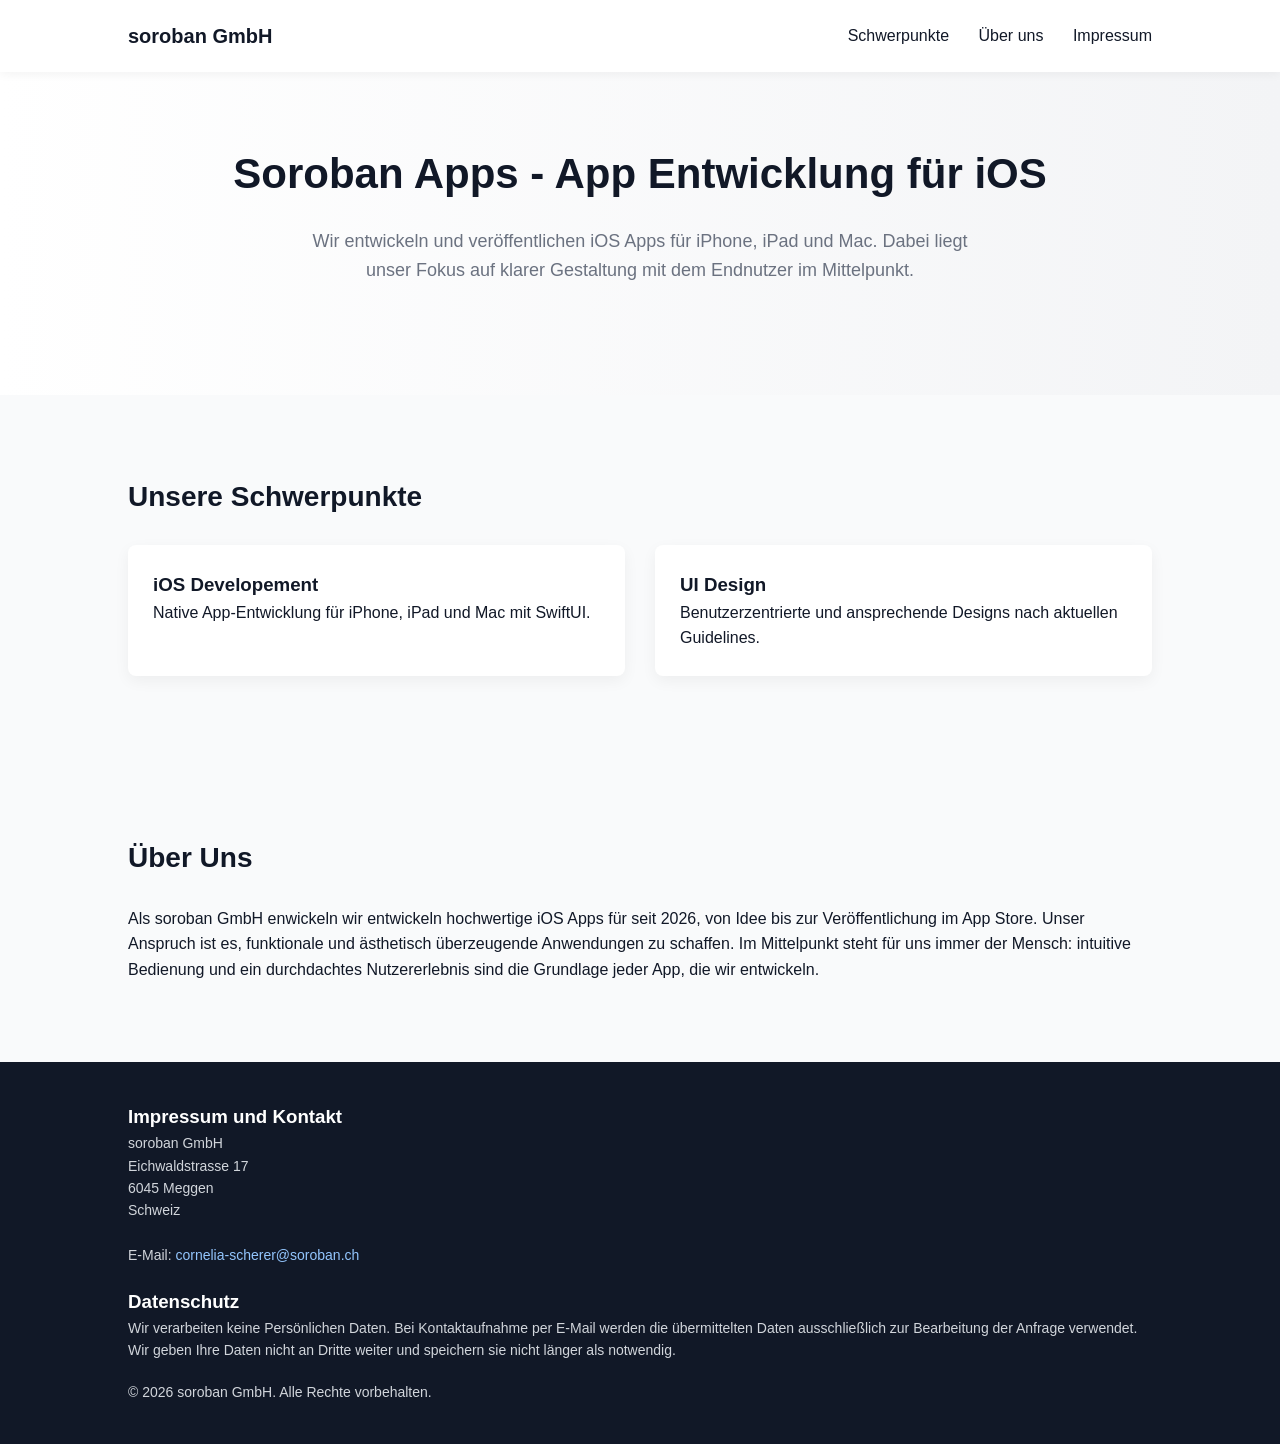
==== index.html @ e2c2e325 "init" ====
<!DOCTYPE html>
<html lang="de">
<head>
<meta charset="UTF-8">
<meta name="viewport" content="width=device-width, initial-scale=1.0">
<title>soroban GmbH</title>
<meta name="description" content="soroban GmbH – Entwicklung iOS Apps ">
<link rel="stylesheet" href="styles/styles-home.css">

</head>
<body>

<header>
    <div class="logo">soroban GmbH</div>
    <nav>
        <a href="#schwerpunkte">Schwerpunkte</a>
        <a href="#ueber">Über uns</a>
        <a href="#impressum">Impressum</a>
    </nav>
</header>

<section class="hero">
    <h1>Soroban Apps - App Entwicklung für iOS</h1>
    <p>Wir entwickeln und veröffentlichen iOS Apps für iPhone, iPad und Mac. Dabei liegt unser Fokus auf klarer Gestaltung mit dem Endnutzer im Mittelpunkt.
</p>
</section>

<section id="schwerpunkte">
    <h2>Unsere Schwerpunkte</h2>
    <div class="services">
        <div class="card">
            <h3>iOS Developement</h3>
            <p>Native App-Entwicklung für iPhone, iPad und Mac mit SwiftUI.</p>
        </div>
        <div class="card">
            <h3>UI Design</h3>
            <p>Benutzerzentrierte und ansprechende Designs nach aktuellen Guidelines.</p>
        </div>
    </div>
</section>

<section id="ueber">
    <h2>Über Uns</h2>
    <p>
        Als soroban GmbH enwickeln wir entwickeln hochwertige  iOS Apps für seit 2026, von Idee bis zur Veröffentlichung im App Store. Unser Anspruch ist es, funktionale und ästhetisch überzeugende Anwendungen zu schaffen. Im Mittelpunkt steht für uns immer der Mensch: intuitive Bedienung und ein durchdachtes  Nutzererlebnis sind die Grundlage jeder App, die wir entwickeln.
    </p>
</section>

<footer>
    <div id="impressum">
        <h3>Impressum und Kontakt</h3>
        <p class="small">
        soroban GmbH<br>
        Eichwaldstrasse 17<br>
        6045 Meggen<br>
        Schweiz<br><br>
        E-Mail: <a href="mailto:Cornelia-Scherer@soroban.ch">cornelia-scherer@soroban.ch</a>
        </p>
    </div>

    <div style="margin-top:20px;">
        <h3>Datenschutz</h3>
        <p class="small">
        Wir verarbeiten keine Persönlichen Daten. 
        Bei Kontaktaufnahme per E-Mail werden die übermittelten Daten ausschließlich zur Bearbeitung der Anfrage verwendet. Wir geben Ihre Daten nicht an Dritte weiter und speichern sie nicht länger als notwendig.
        </p>
    </div>

    <div style="margin-top:20px;" class="small">
        © 2026<span id="year"></span> soroban GmbH. Alle Rechte vorbehalten.
    </div>
</footer>

</body>
</html>
---- styles/styles-home.css ----
/* Dieses Stylesheet wurde mithilfe der KI ChatGPT generiert indem das index.html file als Input gegeben wurde*/

:root {
    --primary: #111827;
    --accent: #2563eb;
    --light: #f9fafb;
    --gray: #6b7280;
}

* {
    margin: 0;
    padding: 0;
    box-sizing: border-box;
    font-family: -apple-system, BlinkMacSystemFont, "Segoe UI", Roboto, sans-serif;
}

body {
    background: var(--light);
    color: var(--primary);
    line-height: 1.6;
}

header {
    background: white;
    padding: 20px 10%;
    display: flex;
    justify-content: space-between;
    align-items: center;
    box-shadow: 0 2px 10px rgba(0,0,0,0.05);
    position: fixed;
    width: 100%;
    top: 0;
    z-index: 1000;
}

.logo {
    font-weight: 700;
    font-size: 20px;
}

nav a {
    margin-left: 25px;
    text-decoration: none;
    color: var(--primary);
    font-weight: 500;
}

nav a:hover {
    color: var(--accent);
}

.hero {
    padding: 140px 10% 80px;
    text-align: center;
    background: linear-gradient(to right, #ffffff, #f3f4f6);
}

.hero h1 {
    font-size: 42px;
    margin-bottom: 20px;
}

.hero p {
    font-size: 18px;
    color: var(--gray);
    max-width: 700px;
    margin: 0 auto 30px;
}

section {
    padding: 80px 10%;
}

section h2 {
    margin-bottom: 25px;
    font-size: 28px;
}

.services {
    display: grid;
    grid-template-columns: repeat(auto-fit, minmax(250px, 1fr));
    gap: 30px;
}

.card {
    background: white;
    padding: 25px;
    border-radius: 8px;
    box-shadow: 0 5px 15px rgba(0,0,0,0.05);
}

footer {
    background: var(--primary);
    color: white;
    padding: 40px 10%;
}

footer a {
    color: #93c5fd;
    text-decoration: none;
}

.small {
    font-size: 14px;
    color: #d1d5db;
}
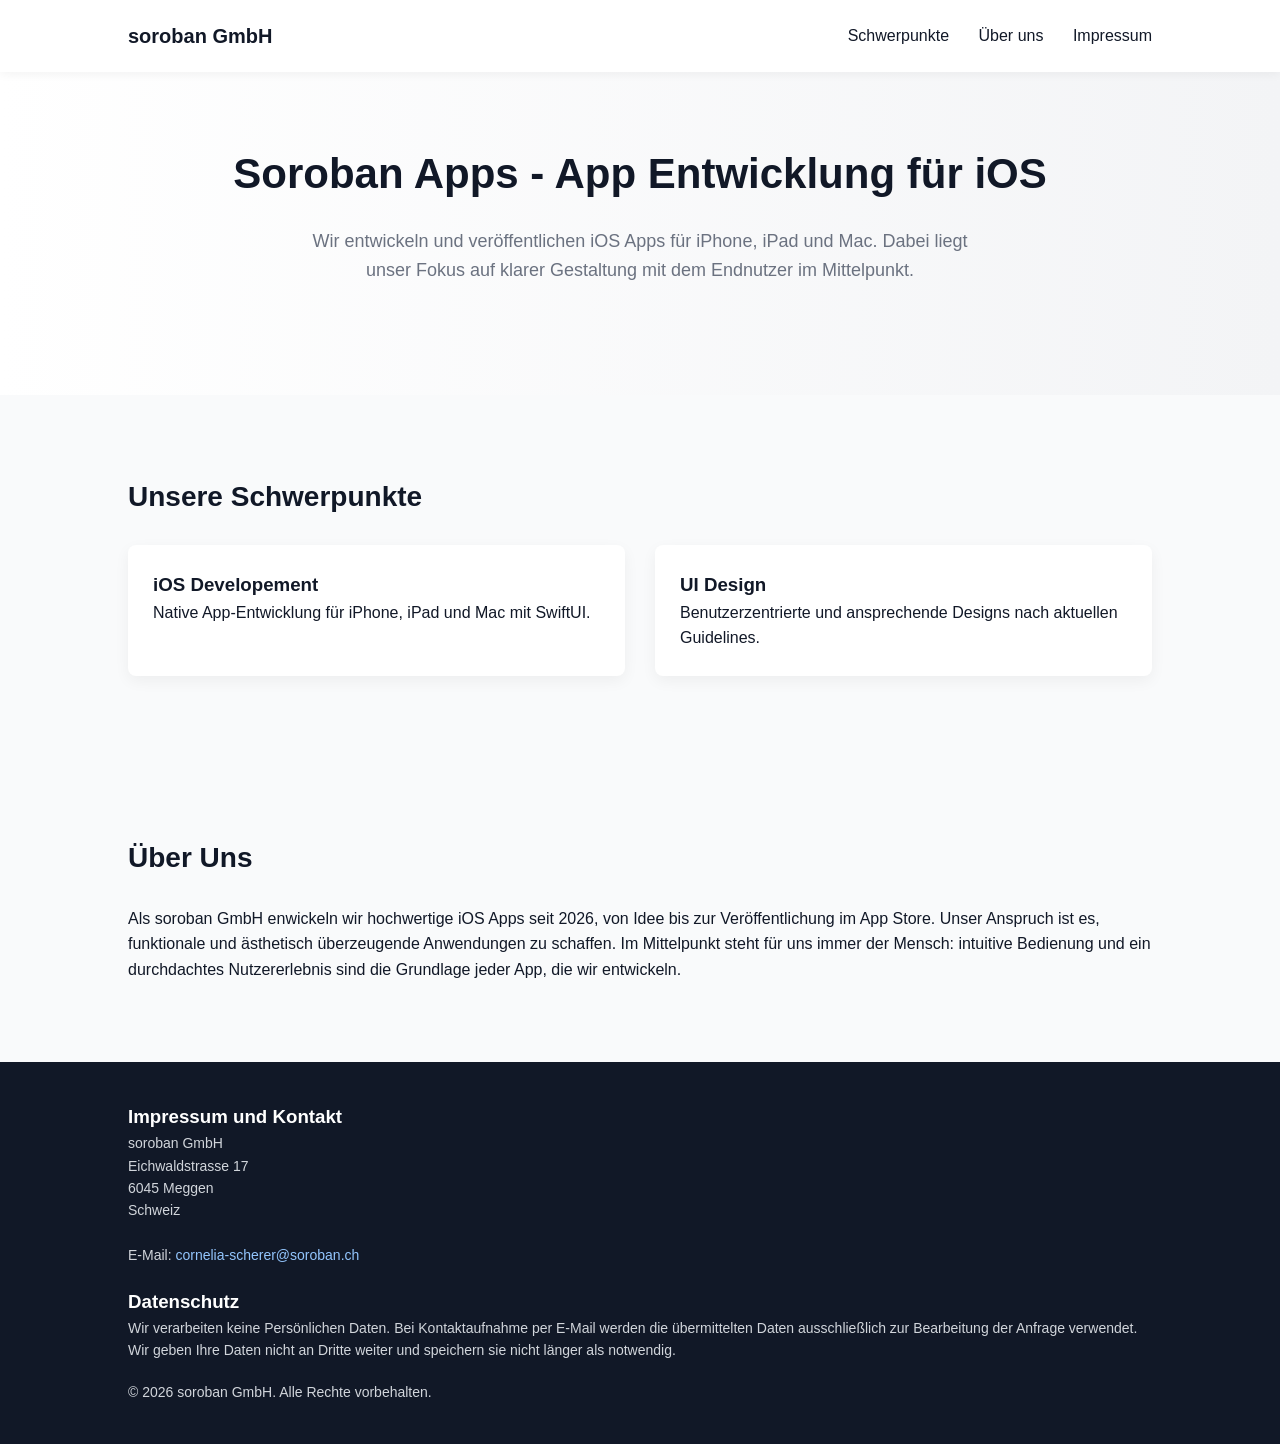
==== commit 2d203f35: "Tyop" ====
--- a/index.html
+++ b/index.html
@@ -42,7 +42,7 @@
 <section id="ueber">
     <h2>Über Uns</h2>
     <p>
-        Als soroban GmbH enwickeln wir entwickeln hochwertige  iOS Apps für seit 2026, von Idee bis zur Veröffentlichung im App Store. Unser Anspruch ist es, funktionale und ästhetisch überzeugende Anwendungen zu schaffen. Im Mittelpunkt steht für uns immer der Mensch: intuitive Bedienung und ein durchdachtes  Nutzererlebnis sind die Grundlage jeder App, die wir entwickeln.
+        Als soroban GmbH enwickeln wir hochwertige  iOS Apps seit 2026, von Idee bis zur Veröffentlichung im App Store. Unser Anspruch ist es, funktionale und ästhetisch überzeugende Anwendungen zu schaffen. Im Mittelpunkt steht für uns immer der Mensch: intuitive Bedienung und ein durchdachtes  Nutzererlebnis sind die Grundlage jeder App, die wir entwickeln.
     </p>
 </section>
 
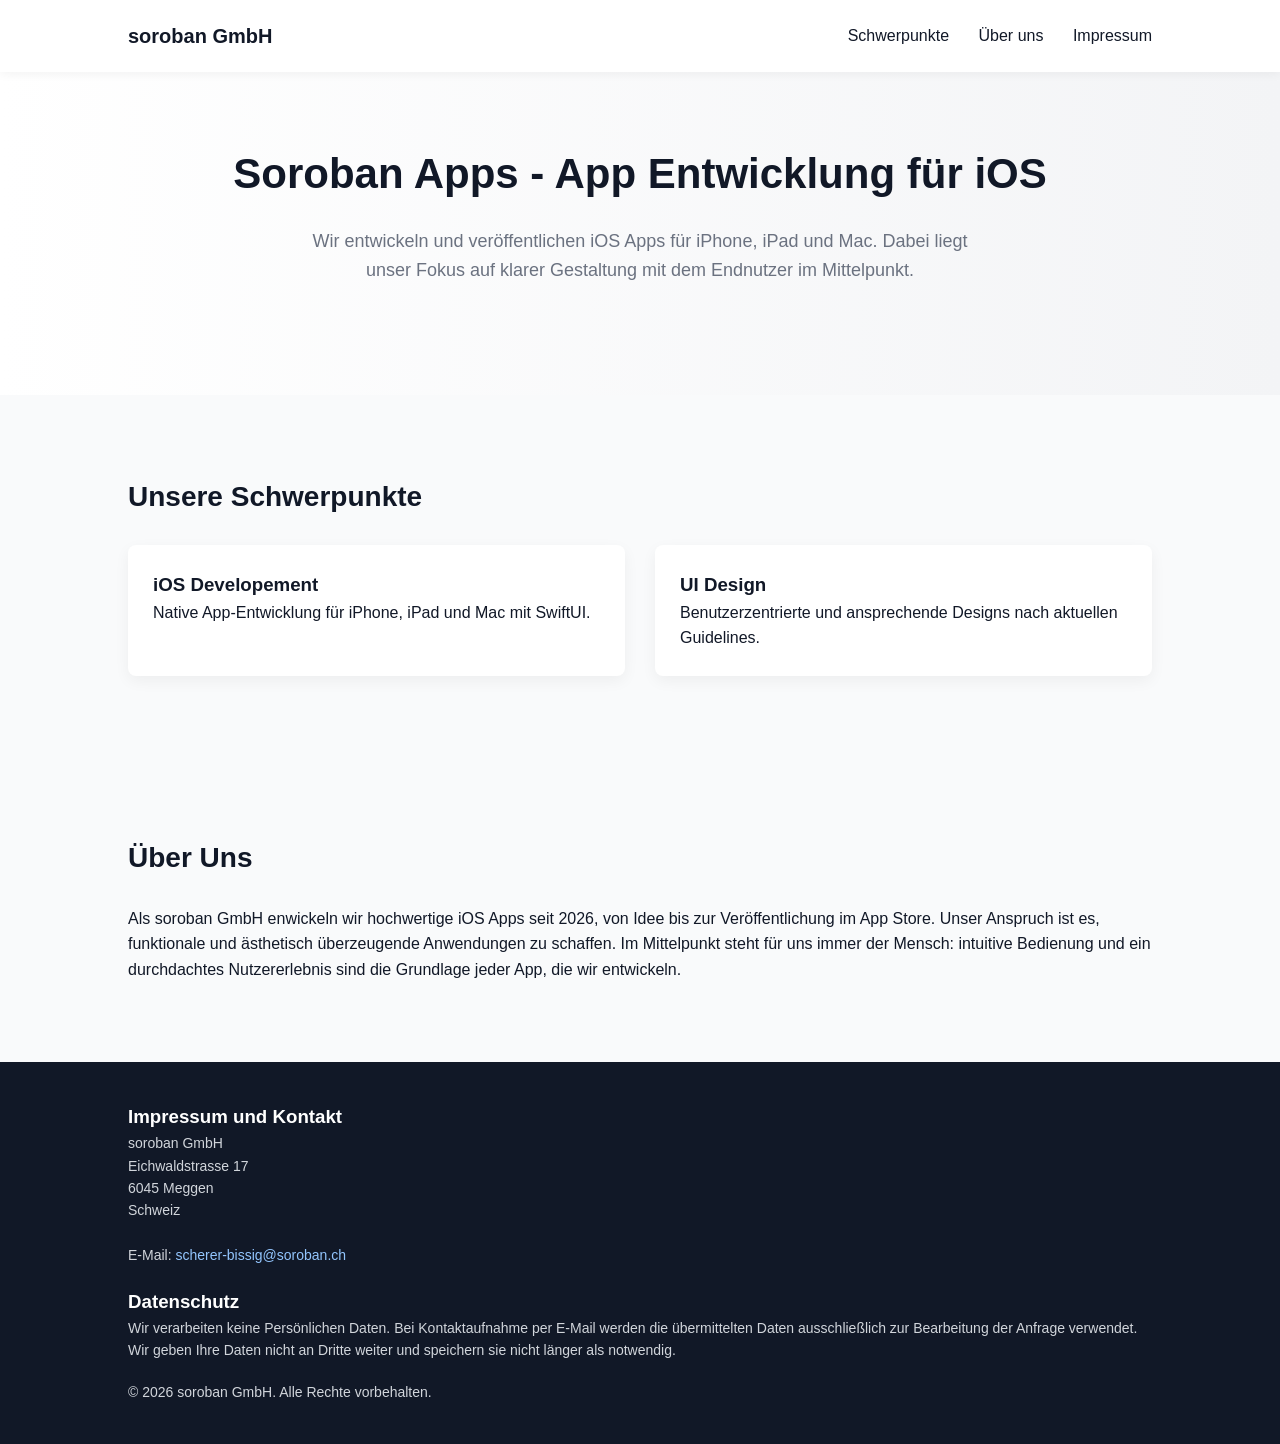
==== commit aab220aa: "Update email" ====
--- a/index.html
+++ b/index.html
@@ -54,7 +54,7 @@
         Eichwaldstrasse 17<br>
         6045 Meggen<br>
         Schweiz<br><br>
-        E-Mail: <a href="mailto:Cornelia-Scherer@soroban.ch">cornelia-scherer@soroban.ch</a>
+        E-Mail: <a href="mailto:scherer-bissig@soroban.ch">scherer-bissig@soroban.ch</a>
         </p>
     </div>
 
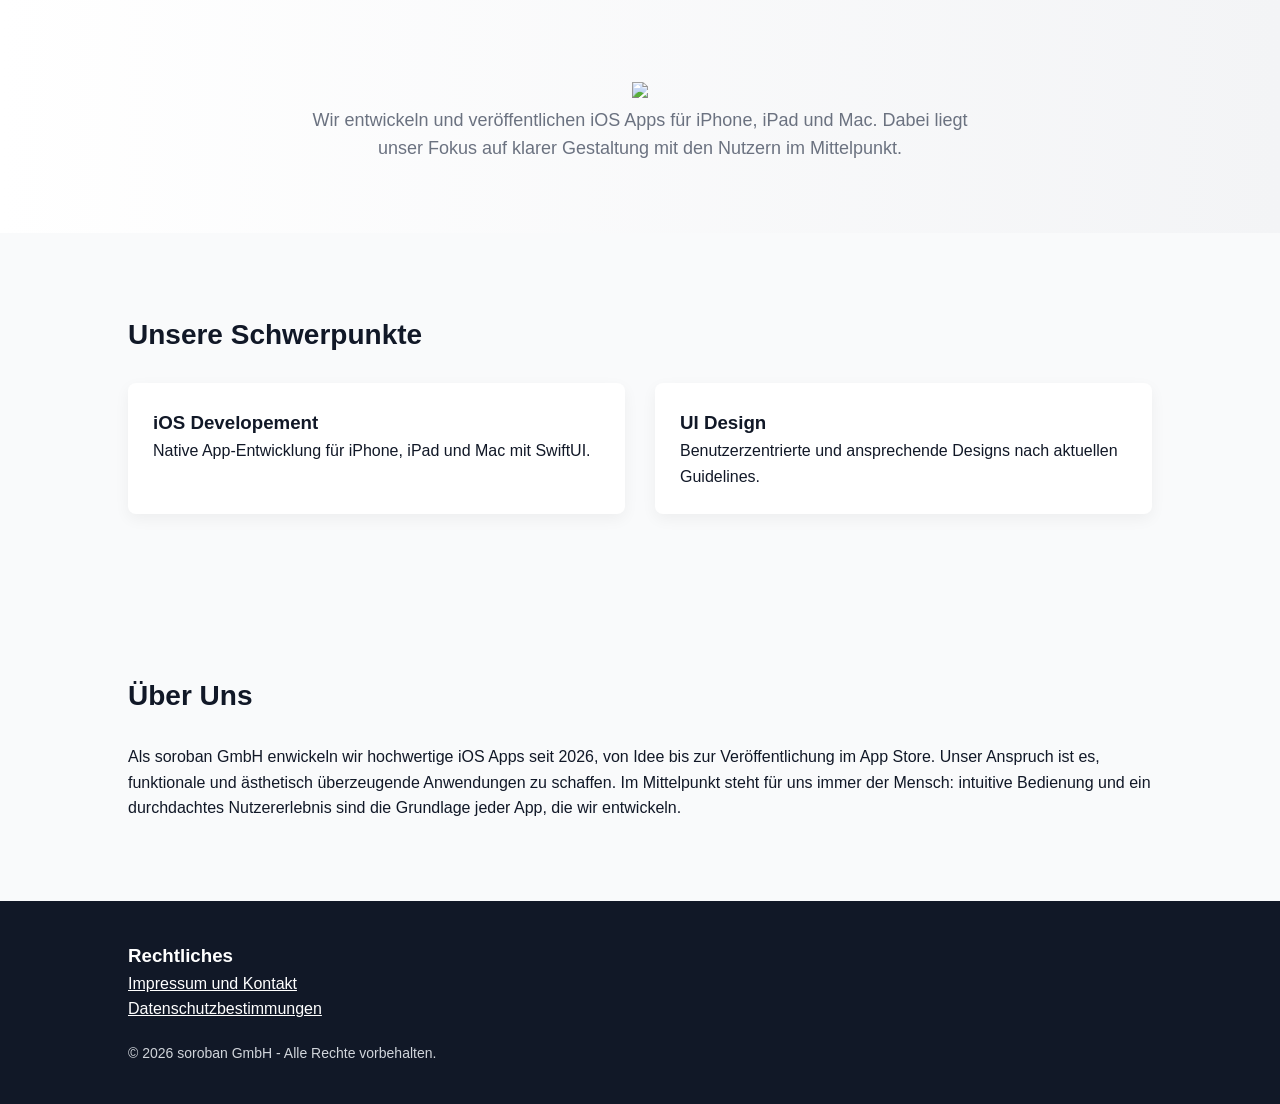
==== commit 60984ef3: "rewrite website for app review process" ====
--- a/index.html
+++ b/index.html
@@ -10,18 +10,18 @@
 </head>
 <body>
 
-<header>
-    <div class="logo">soroban GmbH</div>
-    <nav>
-        <a href="#schwerpunkte">Schwerpunkte</a>
-        <a href="#ueber">Über uns</a>
-        <a href="#impressum">Impressum</a>
-    </nav>
-</header>
+<!--<header>-->
+<!--<div class="logo"><img src="assets/LOGO.svg"></div>-->
+<!--    <nav>-->
+<!--        <a href="#schwerpunkte">Schwerpunkte</a>-->
+<!--        <a href="#ueber">Über uns</a>-->
+<!--        <a href="#impressum">Impressum</a>-->
+<!--    </nav>-->
+<!--</header>-->
 
 <section class="hero">
-    <h1>Soroban Apps - App Entwicklung für iOS</h1>
-    <p>Wir entwickeln und veröffentlichen iOS Apps für iPhone, iPad und Mac. Dabei liegt unser Fokus auf klarer Gestaltung mit dem Endnutzer im Mittelpunkt.
+    <img src="assets/logo.svg">
+    <p>Wir entwickeln und veröffentlichen iOS Apps für iPhone, iPad und Mac. Dabei liegt unser Fokus auf klarer Gestaltung mit den Nutzern im Mittelpunkt.
 </p>
 </section>
 
@@ -47,29 +47,16 @@
 </section>
 
 <footer>
-    <div id="impressum">
-        <h3>Impressum und Kontakt</h3>
-        <p class="small">
-        soroban GmbH<br>
-        Eichwaldstrasse 17<br>
-        6045 Meggen<br>
-        Schweiz<br><br>
-        E-Mail: <a href="mailto:scherer-bissig@soroban.ch">scherer-bissig@soroban.ch</a>
-        </p>
-    </div>
-
-    <div style="margin-top:20px;">
-        <h3>Datenschutz</h3>
-        <p class="small">
-        Wir verarbeiten keine Persönlichen Daten. 
-        Bei Kontaktaufnahme per E-Mail werden die übermittelten Daten ausschließlich zur Bearbeitung der Anfrage verwendet. Wir geben Ihre Daten nicht an Dritte weiter und speichern sie nicht länger als notwendig.
-        </p>
-    </div>
+    <h3>Rechtliches</h3>
+        <u><a href="impressum/index.html" class="white">Impressum und Kontakt</a></u><br>
+        <u><a href="datenschutzbestimmungen/index.html" class="white">Datenschutzbestimmungen</a></u>
 
     <div style="margin-top:20px;" class="small">
-        © 2026<span id="year"></span> soroban GmbH. Alle Rechte vorbehalten.
+        © 2026<span id="year"></span> soroban GmbH - Alle Rechte vorbehalten.
     </div>
 </footer>
 
 </body>
-</html>+</html>
+<!--Wir verarbeiten keine Persönlichen Daten.-->
+<!--Bei Kontaktaufnahme per E-Mail werden die übermittelten Daten ausschließlich zur Bearbeitung der Anfrage verwendet. Wir geben Ihre Daten nicht an Dritte weiter und speichern sie nicht länger als notwendig.-->
--- a/styles/styles-home.css
+++ b/styles/styles-home.css
@@ -34,8 +34,7 @@
 }
 
 .logo {
-    font-weight: 700;
-    font-size: 20px;
+    width: 10px
 }
 
 nav a {
@@ -50,7 +49,7 @@
 }
 
 .hero {
-    padding: 140px 10% 80px;
+    padding: 80px 10% 40px;
     text-align: center;
     background: linear-gradient(to right, #ffffff, #f3f4f6);
 }
@@ -58,6 +57,11 @@
 .hero h1 {
     font-size: 42px;
     margin-bottom: 20px;
+}
+
+.hero img {
+    width: 50%;
+    height: auto;
 }
 
 .hero p {
@@ -103,4 +107,9 @@
 .small {
     font-size: 14px;
     color: #d1d5db;
-}+}
+
+a.white {
+    color: white;
+}
+
